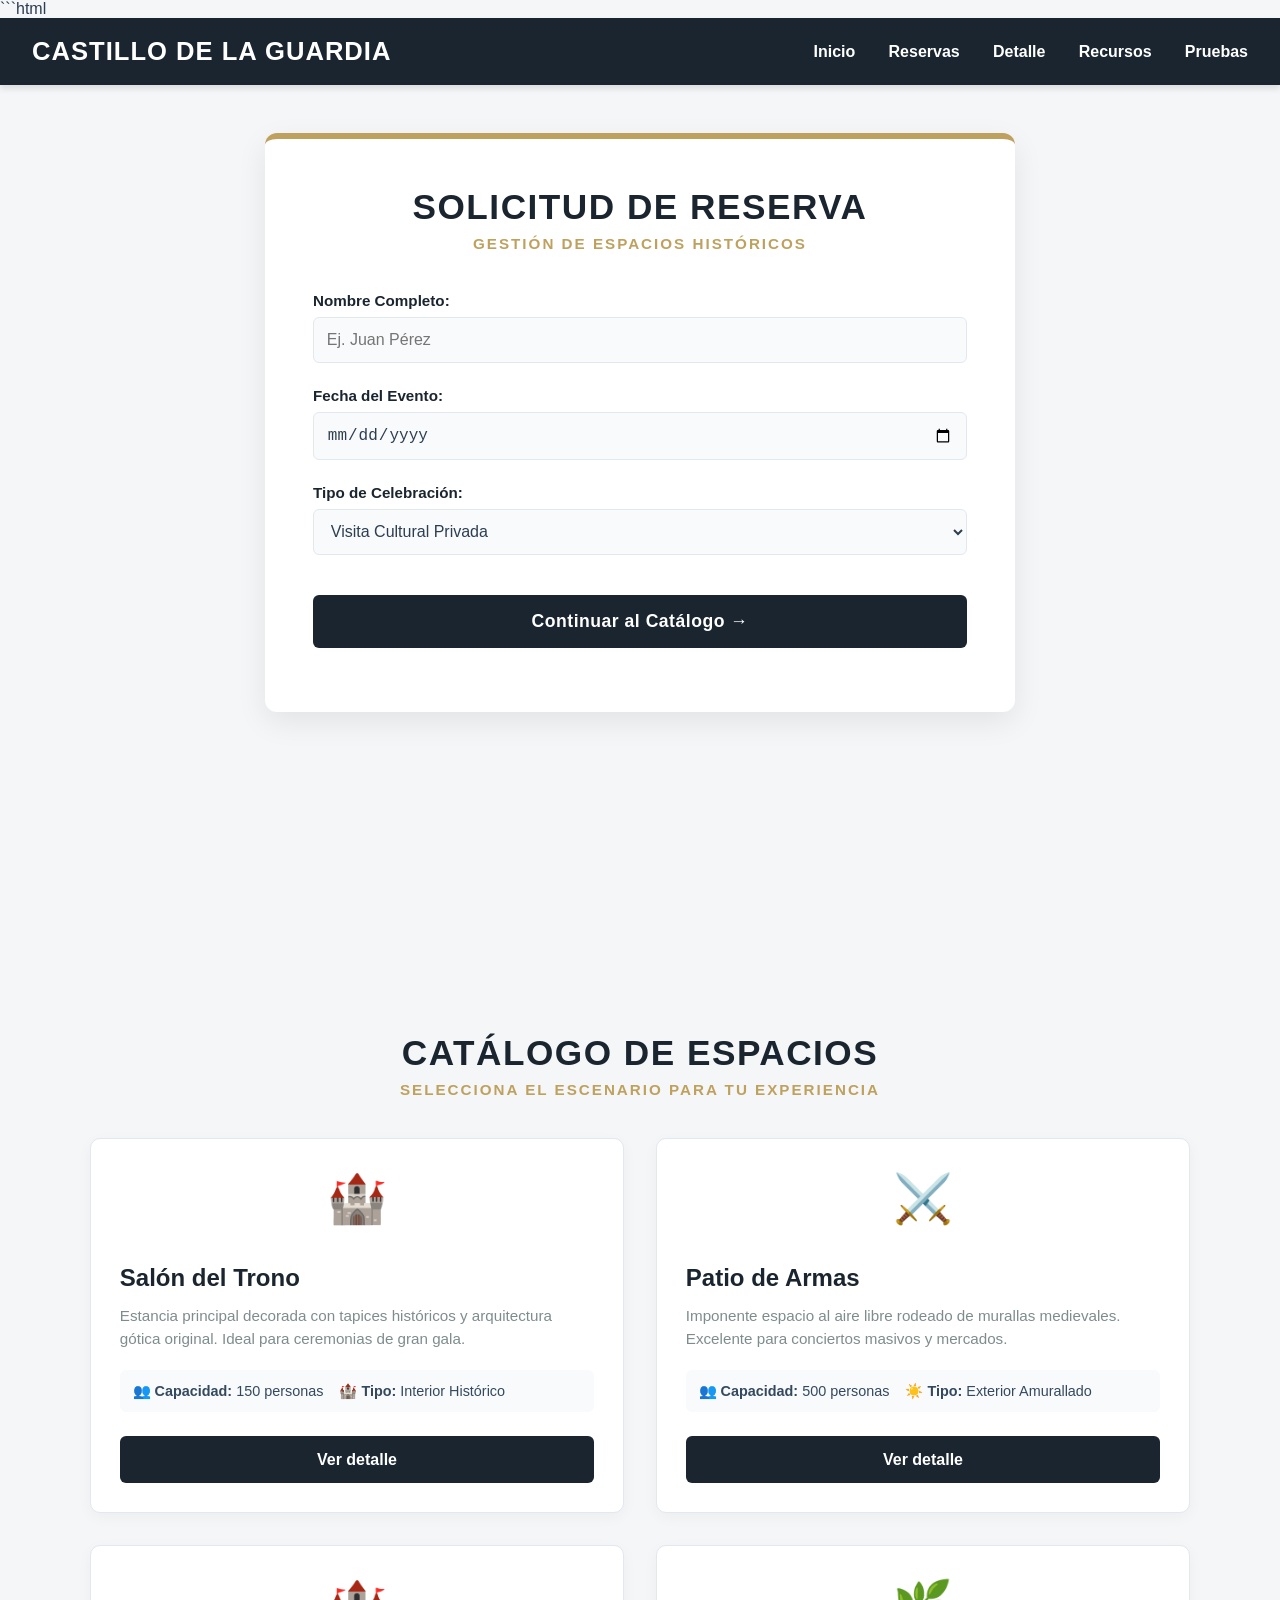
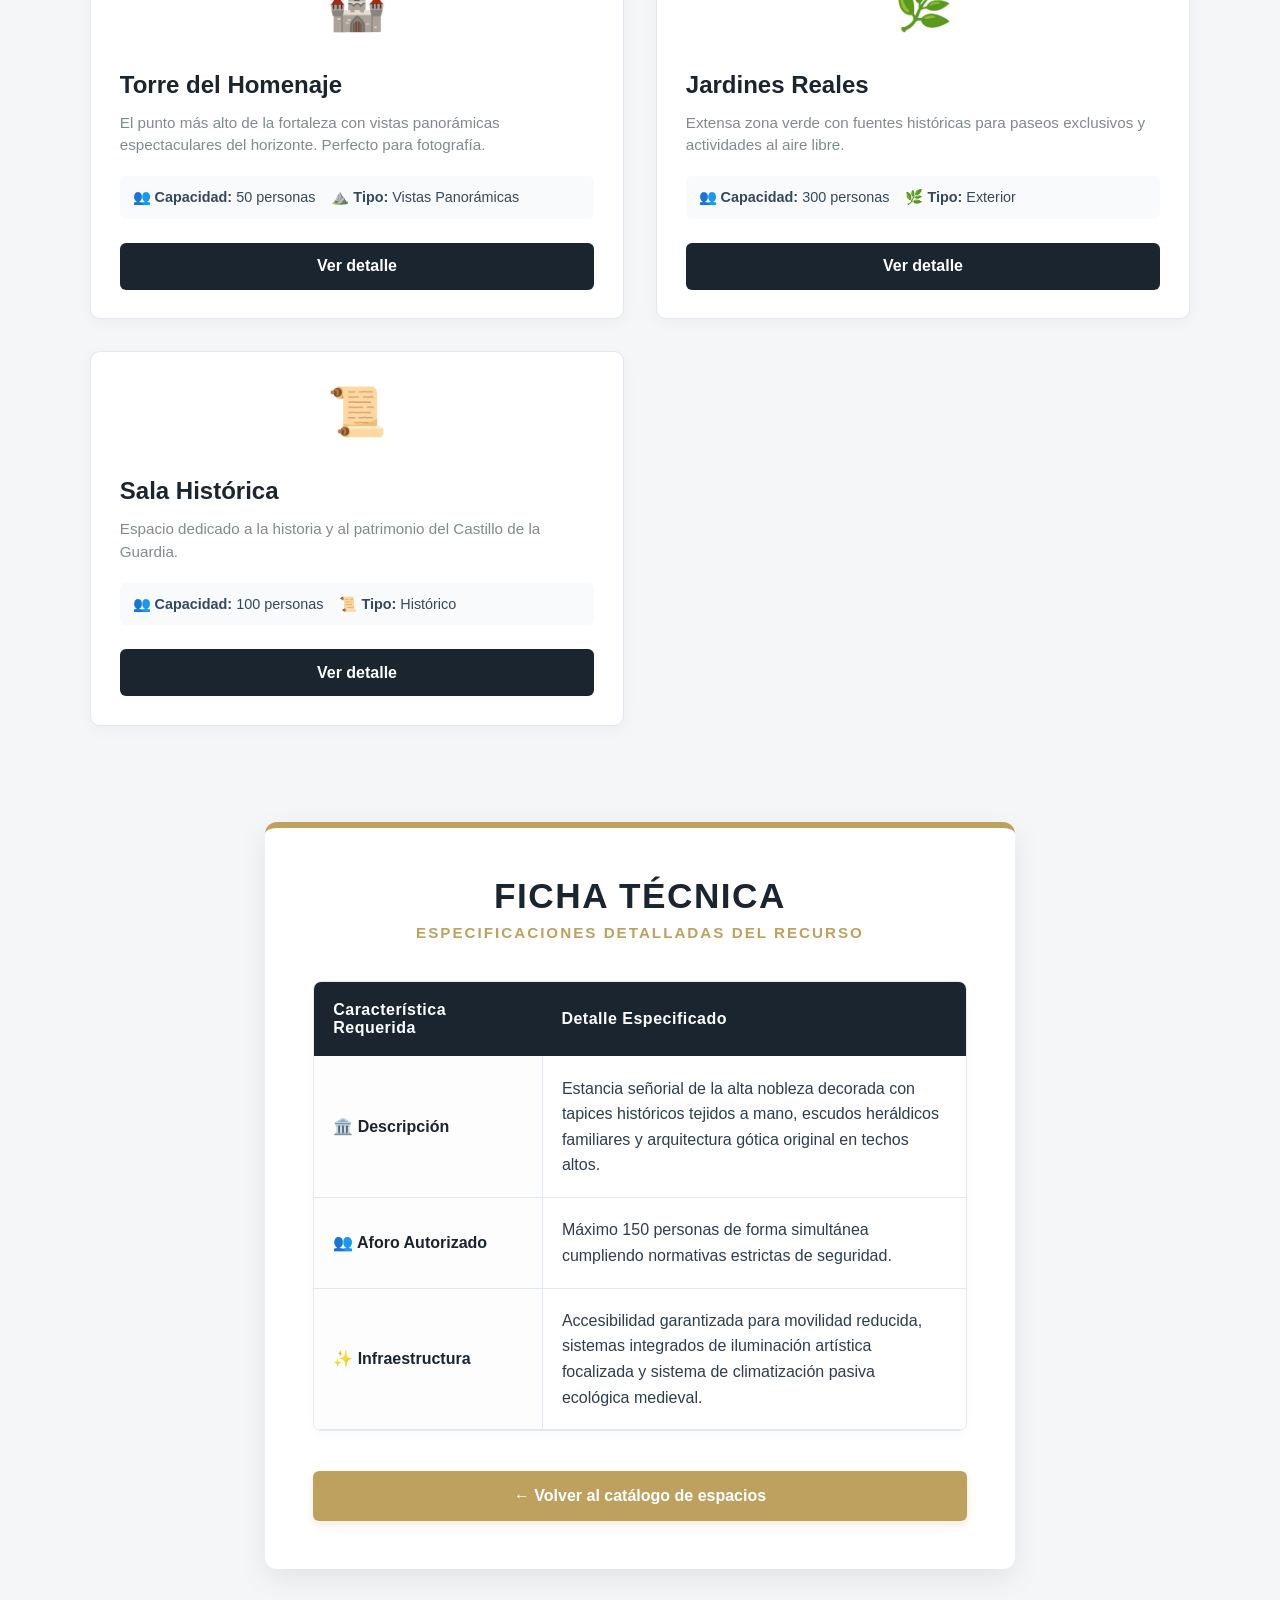
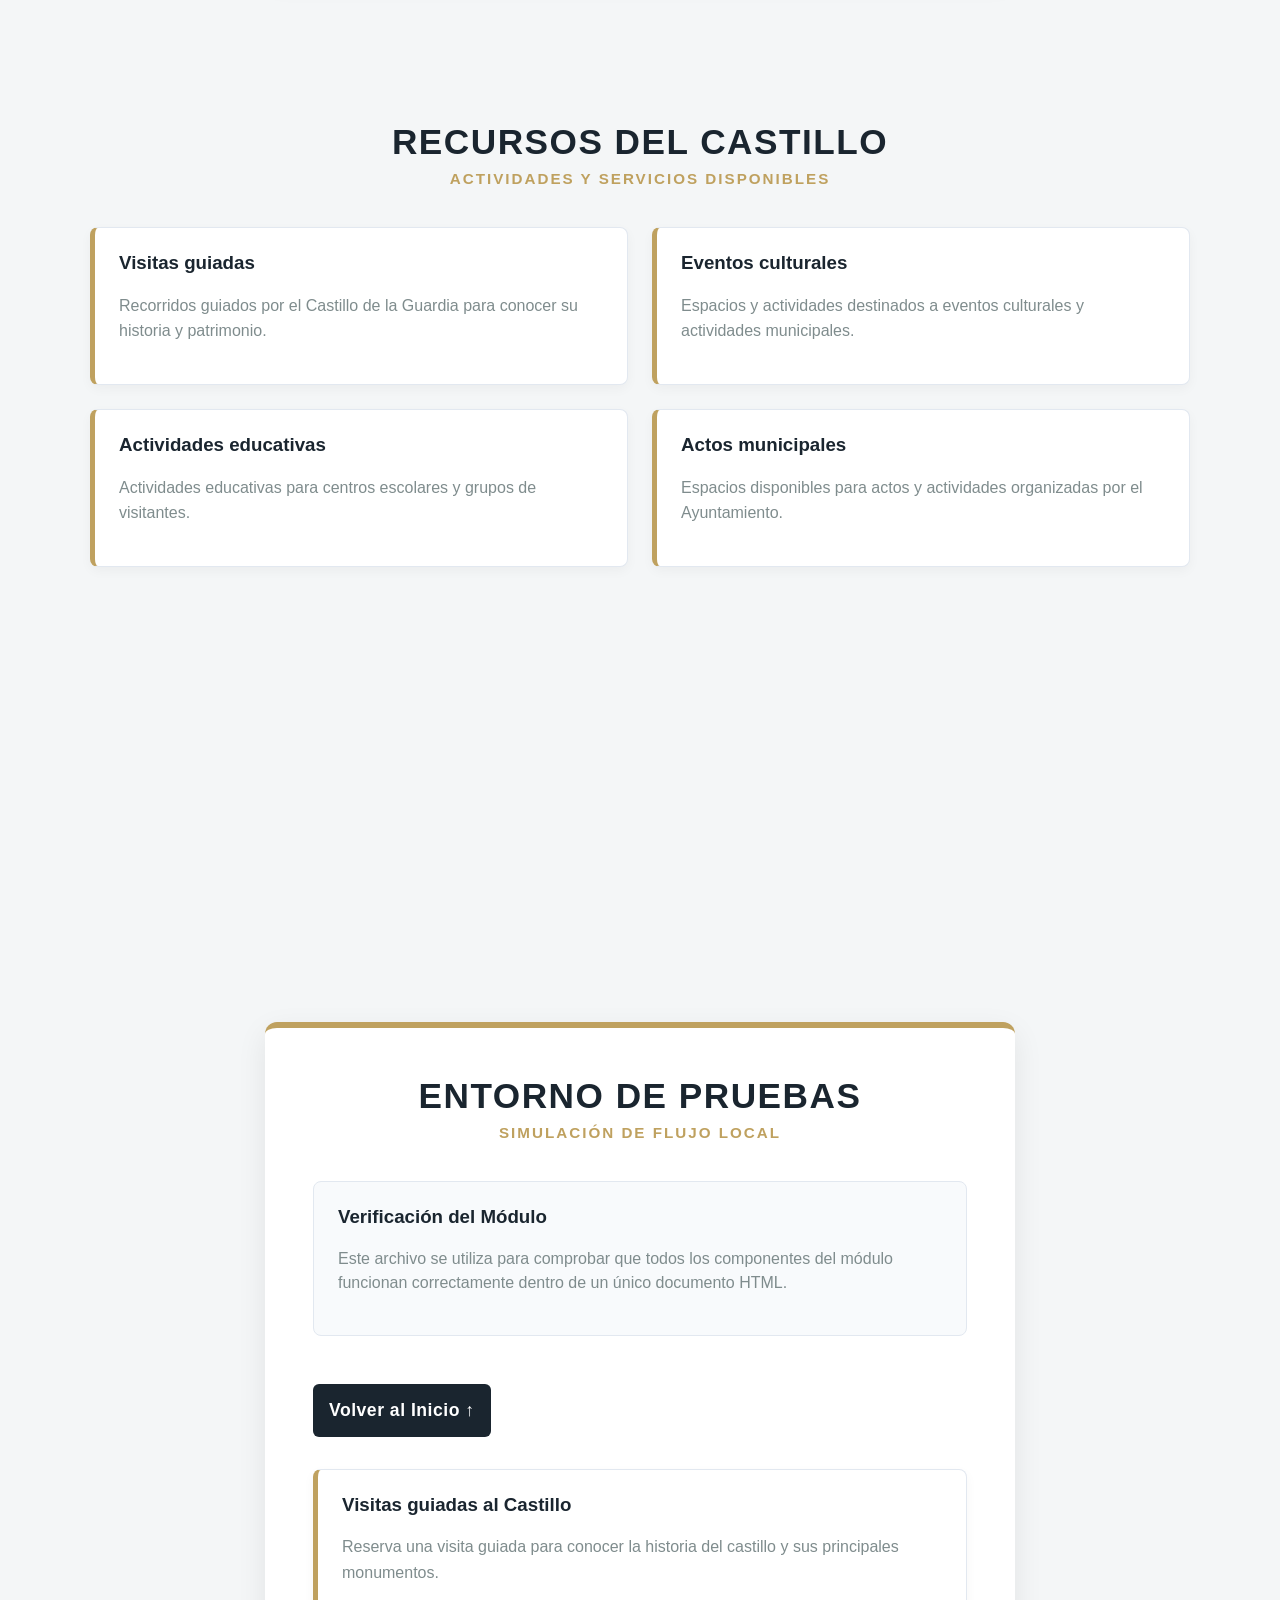
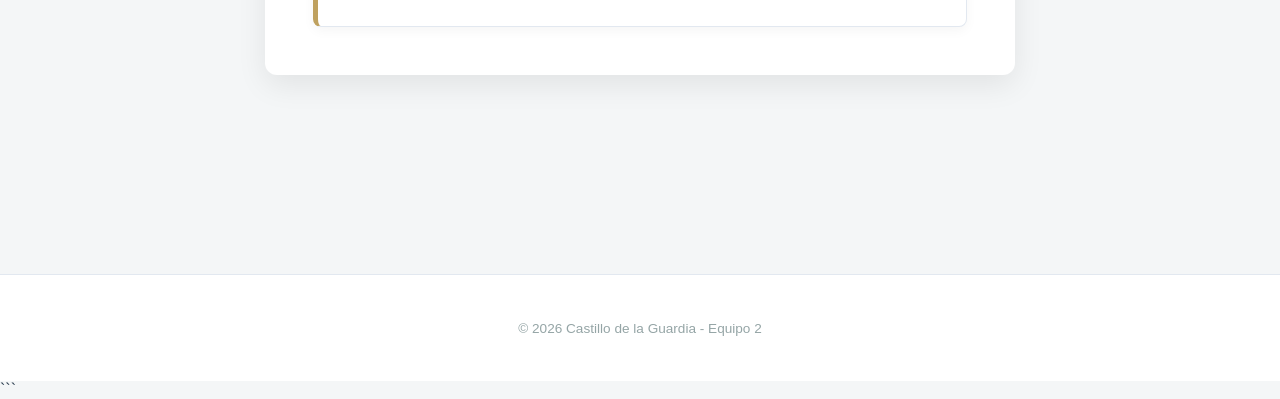
==== js/index.html @ 701960ee "cambios para la web buen" ====
```html
<!DOCTYPE html>
<html lang="es">

<head>
    <meta charset="UTF-8">
    <meta name="viewport" content="width=device-width, initial-scale=1.0">

    <title>Castillo de la Guardia - Gestión de Espacios</title>

    <style>
        * {
            box-sizing: border-box;
        }

        html {
            scroll-behavior: smooth;
        }

        body {
            background-color: #f4f6f7;
            margin: 0;
            font-family: 'Segoe UI', Tahoma, Geneva, Verdana, sans-serif;
            color: #2c3e50;
        }

        header {
            background-color: #1a252f;
            color: white;
            padding: 1.2rem 2rem;
            display: flex;
            justify-content: space-between;
            align-items: center;
            box-shadow: 0 4px 6px rgba(0, 0, 0, 0.1);
            position: sticky;
            top: 0;
            z-index: 1000;
        }

        header h1 {
            margin: 0;
            font-size: 1.6rem;
            font-weight: 700;
            letter-spacing: 1px;
            color: #ffffff;
        }

        nav a {
            color: #ffffff;
            text-decoration: none;
            margin-right: 1.8rem;
            font-weight: 600;
            font-size: 1rem;
            transition: color 0.2s;
        }

        nav a:hover {
            color: #bfa15f;
        }

        nav a:last-child {
            margin-right: 0;
        }

        .seccion {
            min-height: 100vh;
            padding: 3rem 1.5rem;
        }

        .contenedor {
            max-width: 1100px;
            margin: 0 auto;
        }

        .tarjeta-principal {
            max-width: 750px;
            margin: 0 auto;
            background: #ffffff;
            padding: 3rem;
            border-radius: 12px;
            box-shadow: 0 10px 30px rgba(0, 0, 0, 0.08);
            border-top: 6px solid #bfa15f;
        }

        .titulo-seccion {
            text-align: center;
            margin-bottom: 2.5rem;
        }

        .titulo-seccion h2 {
            color: #1a252f;
            margin: 0 0 0.5rem 0;
            font-size: 2.2rem;
            font-weight: 800;
            letter-spacing: 1.5px;
        }

        .subtitulo {
            color: #bfa15f;
            font-weight: 700;
            margin: 0;
            text-transform: uppercase;
            font-size: 0.95rem;
            letter-spacing: 2px;
        }

        /* FORMULARIO */

        form {
            display: flex;
            flex-direction: column;
            gap: 1.5rem;
        }

        .campo {
            display: flex;
            flex-direction: column;
            gap: 0.5rem;
        }

        .campo label {
            font-weight: 700;
            color: #1a252f;
            font-size: 0.95rem;
        }

        .campo input,
        .campo select {
            padding: 0.8rem;
            border: 1px solid #e2e8f0;
            border-radius: 6px;
            font-size: 1rem;
            background-color: #f8fafc;
            color: #2c3e50;
        }

        .boton-principal {
            background-color: #1a252f;
            color: white;
            border: none;
            padding: 1rem;
            border-radius: 6px;
            cursor: pointer;
            font-weight: 700;
            font-size: 1.1rem;
            margin-top: 1rem;
            transition: background-color 0.2s;
            letter-spacing: 0.5px;
        }

        .boton-principal:hover {
            background-color: #bfa15f;
        }

        /* CATÁLOGO */

        .listado-grid {
            list-style: none;
            padding: 0;
            margin: 0;
            display: grid;
            grid-template-columns: repeat(2, 1fr);
            gap: 2rem;
        }

        .tarjeta {
            background: #ffffff;
            border-radius: 10px;
            border: 1px solid #e2e8f0;
            overflow: hidden;
            box-shadow: 0 4px 15px rgba(0, 0, 0, 0.04);
            transition: transform 0.2s, box-shadow 0.2s;
            height: 100%;
        }

        .tarjeta:hover {
            transform: translateY(-5px);
            box-shadow: 0 10px 25px rgba(0, 0, 0, 0.1);
        }

        .tarjeta-icono {
            font-size: 3rem;
            text-align: center;
            padding: 2rem 1rem 0.5rem;
        }

        .tarjeta-contenido {
            padding: 1.8rem;
        }

        .tarjeta h3 {
            color: #1a252f;
            margin: 0 0 0.8rem 0;
            font-size: 1.5rem;
            font-weight: 700;
        }

        .tarjeta p {
            color: #7f8c8d;
            font-size: 0.95rem;
            margin: 0 0 1.2rem 0;
            line-height: 1.5;
        }

        .informacion {
            display: flex;
            gap: 1rem;
            flex-wrap: wrap;
            margin-bottom: 1.5rem;
            font-size: 0.9rem;
            color: #34495e;
            background: #f8fafc;
            padding: 0.8rem;
            border-radius: 6px;
        }

        .boton {
            display: block;
            width: 100%;
            background-color: #1a252f;
            color: white;
            border: none;
            padding: 0.9rem;
            border-radius: 6px;
            cursor: pointer;
            font-weight: 700;
            font-size: 1rem;
            text-align: center;
            text-decoration: none;
            transition: background-color 0.2s;
        }

        .boton:hover {
            background-color: #bfa15f;
        }

        /* DETALLE */

        .tabla-contenedor {
            overflow: hidden;
            border-radius: 8px;
            border: 1px solid #e2e8f0;
            box-shadow: 0 4px 12px rgba(0, 0, 0, 0.02);
            margin-bottom: 2.5rem;
        }

        table {
            width: 100%;
            border-collapse: collapse;
            background: #ffffff;
            font-size: 1rem;
        }

        thead {
            background-color: #1a252f;
            color: white;
        }

        th {
            padding: 1.2rem;
            text-align: left;
            font-weight: 600;
            letter-spacing: 0.5px;
        }

        td {
            padding: 1.2rem;
            line-height: 1.6;
            border-bottom: 1px solid #e2e8f0;
        }

        td:first-child {
            font-weight: 700;
            color: #1a252f;
            background: #fdfdfd;
            border-right: 1px solid #e2e8f0;
            width: 35%;
        }

        .volver {
            display: block;
            text-align: center;
            background-color: #bfa15f;
            color: white;
            text-decoration: none;
            padding: 1rem;
            border-radius: 6px;
            font-weight: 700;
            font-size: 1rem;
            transition: background-color 0.2s;
            box-shadow: 0 4px 10px rgba(191, 161, 95, 0.2);
        }

        .volver:hover {
            background-color: #1a252f;
        }

        /* RECURSOS */

        .recursos {
            display: grid;
            grid-template-columns: repeat(2, 1fr);
            gap: 1.5rem;
        }

        .recurso {
            background: white;
            border: 1px solid #e2e8f0;
            border-left: 5px solid #bfa15f;
            padding: 1.5rem;
            border-radius: 8px;
            box-shadow: 0 4px 12px rgba(0, 0, 0, 0.04);
        }

        .recurso h3 {
            color: #1a252f;
            margin-top: 0;
        }

        .recurso p {
            color: #7f8c8d;
            line-height: 1.6;
        }

        /* PRUEBAS */

        .pruebas {
            background-color: #f8fafc;
            border: 1px solid #e2e8f0;
            padding: 1.5rem;
            border-radius: 8px;
            margin-bottom: 2rem;
        }

        .pruebas h3 {
            color: #1a252f;
            margin-top: 0;
        }

        .pruebas p {
            color: #7f8c8d;
            line-height: 1.5;
        }

        .mensaje {
            display: none;
            margin-top: 1.5rem;
            background: #e8f5e9;
            padding: 1rem;
            border-radius: 6px;
            border-left: 5px solid #2e7d32;
            text-align: center;
            color: #2e7d32;
            font-weight: bold;
        }

        footer {
            text-align: center;
            padding: 2rem;
            color: #95a5a6;
            font-size: 0.85rem;
            background-color: #ffffff;
            border-top: 1px solid #e2e8f0;
        }

        /* RESPONSIVE */

        @media (max-width: 768px) {

            header {
                flex-direction: column;
                gap: 1rem;
                text-align: center;
            }

            nav a {
                margin-right: 0.8rem;
                font-size: 0.9rem;
            }

            .seccion {
                padding: 2rem 1rem;
            }

            .tarjeta-principal {
                padding: 2rem 1.2rem;
            }

            .listado-grid,
            .recursos {
                grid-template-columns: 1fr;
            }

            .titulo-seccion h2 {
                font-size: 1.8rem;
            }

            .informacion {
                flex-direction: column;
                gap: 0.5rem;
            }

            .tabla-contenedor {
                overflow-x: auto;
            }

            table {
                min-width: 650px;
            }
        }
    </style>
</head>

<body>

    <!-- ========================================================= -->
    <!-- CABECERA Y NAVEGACIÓN                                    -->
    <!-- ========================================================= -->

    <header>
        <h1>CASTILLO DE LA GUARDIA</h1>

        <nav>
            <a href="#inicio">Inicio</a>
            <a href="#reservas">Reservas</a>
            <a href="#detalle">Detalle</a>
            <a href="#recursos">Recursos</a>
            <a href="#pruebas">Pruebas</a>
        </nav>
    </header>


    <!-- ========================================================= -->
    <!-- INICIO / FORMULARIO DE RESERVA                           -->
    <!-- ========================================================= -->

    <section id="inicio" class="seccion">

        <main class="tarjeta-principal">

            <div class="titulo-seccion">
                <h2>SOLICITUD DE RESERVA</h2>
                <p class="subtitulo">
                    Gestión de Espacios Históricos
                </p>
            </div>

            <form id="formularioReserva">

                <div class="campo">
                    <label for="nombre">Nombre Completo:</label>
                    <input
                        type="text"
                        id="nombre"
                        placeholder="Ej. Juan Pérez"
                        required>
                </div>

                <div class="campo">
                    <label for="fecha">Fecha del Evento:</label>
                    <input
                        type="date"
                        id="fecha"
                        required>
                </div>

                <div class="campo">
                    <label for="tipo">Tipo de Celebración:</label>

                    <select id="tipo">
                        <option>Visita Cultural Privada</option>
                        <option>Banquete o Gala</option>
                        <option>Sesión Fotográfica Profesional</option>
                        <option>Concierto o Evento Corporativo</option>
                    </select>
                </div>

                <button
                    type="submit"
                    class="boton-principal">
                    Continuar al Catálogo →
                </button>

            </form>

            <div id="mensajeReserva" class="mensaje">
                ¡Datos de reserva preparados correctamente!
            </div>

        </main>

    </section>


    <!-- ========================================================= -->
    <!-- CATÁLOGO / RESERVAS                                      -->
    <!-- ========================================================= -->

    <section id="reservas" class="seccion">

        <main class="contenedor">

            <div class="titulo-seccion">
                <h2>CATÁLOGO DE ESPACIOS</h2>
                <p class="subtitulo">
                    Selecciona el escenario para tu experiencia
                </p>
            </div>

            <ul class="listado-grid">

                <!-- SALÓN DEL TRONO -->

                <li>
                    <article class="tarjeta">

                        <div class="tarjeta-icono">
                            🏰
                        </div>

                        <div class="tarjeta-contenido">

                            <h3>Salón del Trono</h3>

                            <p>
                                Estancia principal decorada con tapices
                                históricos y arquitectura gótica original.
                                Ideal para ceremonias de gran gala.
                            </p>

                            <div class="informacion">
                                <span>
                                    <strong>👥 Capacidad:</strong>
                                    150 personas
                                </span>

                                <span>
                                    <strong>🏰 Tipo:</strong>
                                    Interior Histórico
                                </span>
                            </div>

                            <a
                                href="#detalle"
                                class="boton"
                                onclick="mostrarDetalle('Salón del Trono')">
                                Ver detalle
                            </a>

                        </div>

                    </article>
                </li>


                <!-- PATIO DE ARMAS -->

                <li>
                    <article class="tarjeta">

                        <div class="tarjeta-icono">
                            ⚔️
                        </div>

                        <div class="tarjeta-contenido">

                            <h3>Patio de Armas</h3>

                            <p>
                                Imponente espacio al aire libre rodeado
                                de murallas medievales. Excelente para
                                conciertos masivos y mercados.
                            </p>

                            <div class="informacion">
                                <span>
                                    <strong>👥 Capacidad:</strong>
                                    500 personas
                                </span>

                                <span>
                                    <strong>☀️ Tipo:</strong>
                                    Exterior Amurallado
                                </span>
                            </div>

                            <a
                                href="#detalle"
                                class="boton"
                                onclick="mostrarDetalle('Patio de Armas')">
                                Ver detalle
                            </a>

                        </div>

                    </article>
                </li>


                <!-- TORRE DEL HOMENAJE -->

                <li>
                    <article class="tarjeta">

                        <div class="tarjeta-icono">
                            🏰
                        </div>

                        <div class="tarjeta-contenido">

                            <h3>Torre del Homenaje</h3>

                            <p>
                                El punto más alto de la fortaleza con
                                vistas panorámicas espectaculares del
                                horizonte. Perfecto para fotografía.
                            </p>

                            <div class="informacion">
                                <span>
                                    <strong>👥 Capacidad:</strong>
                                    50 personas
                                </span>

                                <span>
                                    <strong>⛰️ Tipo:</strong>
                                    Vistas Panorámicas
                                </span>
                            </div>

                            <a
                                href="#detalle"
                                class="boton"
                                onclick="mostrarDetalle('Torre del Homenaje')">
                                Ver detalle
                            </a>

                        </div>

                    </article>
                </li>


                <!-- JARDINES REALES -->

                <li>
                    <article class="tarjeta">

                        <div class="tarjeta-icono">
                            🌿
                        </div>

                        <div class="tarjeta-contenido">

                            <h3>Jardines Reales</h3>

                            <p>
                                Extensa zona verde con fuentes históricas
                                para paseos exclusivos y actividades
                                al aire libre.
                            </p>

                            <div class="informacion">
                                <span>
                                    <strong>👥 Capacidad:</strong>
                                    300 personas
                                </span>

                                <span>
                                    <strong>🌿 Tipo:</strong>
                                    Exterior
                                </span>
                            </div>

                            <a
                                href="#detalle"
                                class="boton"
                                onclick="mostrarDetalle('Jardines Reales')">
                                Ver detalle
                            </a>

                        </div>

                    </article>
                </li>


                <!-- SALA HISTÓRICA -->

                <li>
                    <article class="tarjeta">

                        <div class="tarjeta-icono">
                            📜
                        </div>

                        <div class="tarjeta-contenido">

                            <h3>Sala Histórica</h3>

                            <p>
                                Espacio dedicado a la historia y al
                                patrimonio del Castillo de la Guardia.
                            </p>

                            <div class="informacion">
                                <span>
                                    <strong>👥 Capacidad:</strong>
                                    100 personas
                                </span>

                                <span>
                                    <strong>📜 Tipo:</strong>
                                    Histórico
                                </span>
                            </div>

                            <a
                                href="#detalle"
                                class="boton"
                                onclick="mostrarDetalle('Sala Histórica')">
                                Ver detalle
                            </a>

                        </div>

                    </article>
                </li>

            </ul>

        </main>

    </section>


    <!-- ========================================================= -->
    <!-- DETALLE TÉCNICO                                          -->
    <!-- ========================================================= -->

    <section id="detalle" class="seccion">

        <main class="tarjeta-principal">

            <div class="titulo-seccion">
                <h2>FICHA TÉCNICA</h2>

                <p class="subtitulo">
                    Especificaciones detalladas del recurso
                </p>
            </div>


            <div class="tabla-contenedor">

                <table>

                    <thead>

                        <tr>
                            <th>Característica Requerida</th>
                            <th>Detalle Especificado</th>
                        </tr>

                    </thead>

                    <tbody>

                        <tr>
                            <td>🏛️ Descripción</td>

                            <td id="detalleDescripcion">
                                Estancia señorial de la alta nobleza
                                decorada con tapices históricos tejidos
                                a mano, escudos heráldicos familiares
                                y arquitectura gótica original en techos altos.
                            </td>
                        </tr>

                        <tr>
                            <td>👥 Aforo Autorizado</td>

                            <td id="detalleAforo">
                                Máximo 150 personas de forma simultánea
                                cumpliendo normativas estrictas de seguridad.
                            </td>
                        </tr>

                        <tr>
                            <td>✨ Infraestructura</td>

                            <td>
                                Accesibilidad garantizada para movilidad
                                reducida, sistemas integrados de iluminación
                                artística focalizada y sistema de climatización
                                pasiva ecológica medieval.
                            </td>
                        </tr>

                    </tbody>

                </table>

            </div>


            <a href="#reservas" class="volver">
                ← Volver al catálogo de espacios
            </a>

        </main>

    </section>


    <!-- ========================================================= -->
    <!-- RECURSOS                                                  -->
    <!-- ========================================================= -->

    <section id="recursos" class="seccion">

        <main class="contenedor">

            <div class="titulo-seccion">

                <h2>RECURSOS DEL CASTILLO</h2>

                <p class="subtitulo">
                    Actividades y servicios disponibles
                </p>

            </div>


            <div class="recursos">

                <article class="recurso">

                    <h3>Visitas guiadas</h3>

                    <p>
                        Recorridos guiados por el Castillo de la Guardia
                        para conocer su historia y patrimonio.
                    </p>

                </article>


                <article class="recurso">

                    <h3>Eventos culturales</h3>

                    <p>
                        Espacios y actividades destinados a eventos
                        culturales y actividades municipales.
                    </p>

                </article>


                <article class="recurso">

                    <h3>Actividades educativas</h3>

                    <p>
                        Actividades educativas para centros escolares
                        y grupos de visitantes.
                    </p>

                </article>


                <article class="recurso">

                    <h3>Actos municipales</h3>

                    <p>
                        Espacios disponibles para actos y actividades
                        organizadas por el Ayuntamiento.
                    </p>

                </article>

            </div>

        </main>

    </section>


    <!-- ========================================================= -->
    <!-- ENTORNO DE PRUEBAS                                       -->
    <!-- ========================================================= -->

    <section id="pruebas" class="seccion">

        <main class="tarjeta-principal">

            <div class="titulo-seccion">

                <h2>ENTORNO DE PRUEBAS</h2>

                <p class="subtitulo">
                    Simulación de Flujo Local
                </p>

            </div>


            <div class="pruebas">

                <h3>Verificación del Módulo</h3>

                <p>
                    Este archivo se utiliza para comprobar que todos
                    los componentes del módulo funcionan correctamente
                    dentro de un único documento HTML.
                </p>

            </div>


            <button
                type="button"
                class="boton-principal"
                onclick="window.scrollTo({top: 0, behavior: 'smooth'})">

                Volver al Inicio ↑

            </button>


            <article
                class="recurso"
                style="margin-top: 2rem;">

                <h3>
                    Visitas guiadas al Castillo
                </h3>

                <p>
                    Reserva una visita guiada para conocer la historia
                    del castillo y sus principales monumentos.
                </p>

            </article>

        </main>

    </section>


    <!-- ========================================================= -->
    <!-- PIE DE PÁGINA                                             -->
    <!-- ========================================================= -->

    <footer>

        <p>
            &copy; 2026 Castillo de la Guardia - Equipo 2
        </p>

    </footer>


    <!-- ========================================================= -->
    <!-- JAVASCRIPT INTEGRADO                                     -->
    <!-- ========================================================= -->

    <script>

        /*
         * FORMULARIO DE RESERVA
         */

        const formulario = document.getElementById("formularioReserva");

        formulario.addEventListener("submit", function(event) {

            event.preventDefault();

            const nombre =
                document.getElementById("nombre").value;

            const fecha =
                document.getElementById("fecha").value;

            if (nombre === "" || fecha === "") {

                alert("Por favor, completa todos los campos.");

                return;
            }

            document.getElementById("mensajeReserva").style.display = "block";

            setTimeout(function() {

                document.getElementById("reservas")
                    .scrollIntoView({
                        behavior: "smooth"
                    });

            }, 500);

        });


        /*
         * CAMBIO DINÁMICO DEL DETALLE
         */

        function mostrarDetalle(espacio) {

            const descripcion =
                document.getElementById("detalleDescripcion");

            const aforo =
                document.getElementById("detalleAforo");


            if (espacio === "Salón del Trono") {

                descripcion.textContent =
                    "Estancia señorial de la alta nobleza decorada con tapices históricos tejidos a mano, escudos heráldicos familiares y arquitectura gótica original en techos altos.";

                aforo.textContent =
                    "Máximo 150 personas de forma simultánea cumpliendo normativas estrictas de seguridad.";

            }

            else if (espacio === "Patio de Armas") {

                descripcion.textContent =
                    "Imponente espacio exterior rodeado por murallas medievales, ideal para conciertos, mercados y grandes eventos.";

                aforo.textContent =
                    "Máximo 500 personas de forma simultánea, sujeto a las condiciones de seguridad del evento.";

            }

            else if (espacio === "Torre del Homenaje") {

                descripcion.textContent =
                    "Torre histórica situada en el punto más alto de la fortaleza, con vistas panorámicas y espacios especialmente indicados para fotografía.";

                aforo.textContent =
                    "Máximo 50 personas de forma simultánea debido a las características y altura del espacio.";

            }

            else if (espacio === "Jardines Reales") {

                descripcion.textContent =
                    "Extensa zona ajardinada con fuentes históricas, diseñada para paseos exclusivos, recepciones y actividades al aire libre.";

                aforo.textContent =
                    "Máximo 300 personas de forma simultánea, dependiendo de la distribución del evento.";

            }

            else if (espacio === "Sala Histórica") {

                descripcion.textContent =
                    "Sala dedicada a la conservación y exposición de elementos relacionados con la historia y patrimonio del Castillo de la Guardia.";

                aforo.textContent =
                    "Máximo 100 personas de forma simultánea respetando las normas de seguridad y conservación.";

            }

        }

    </script>

</body>

</html>
```
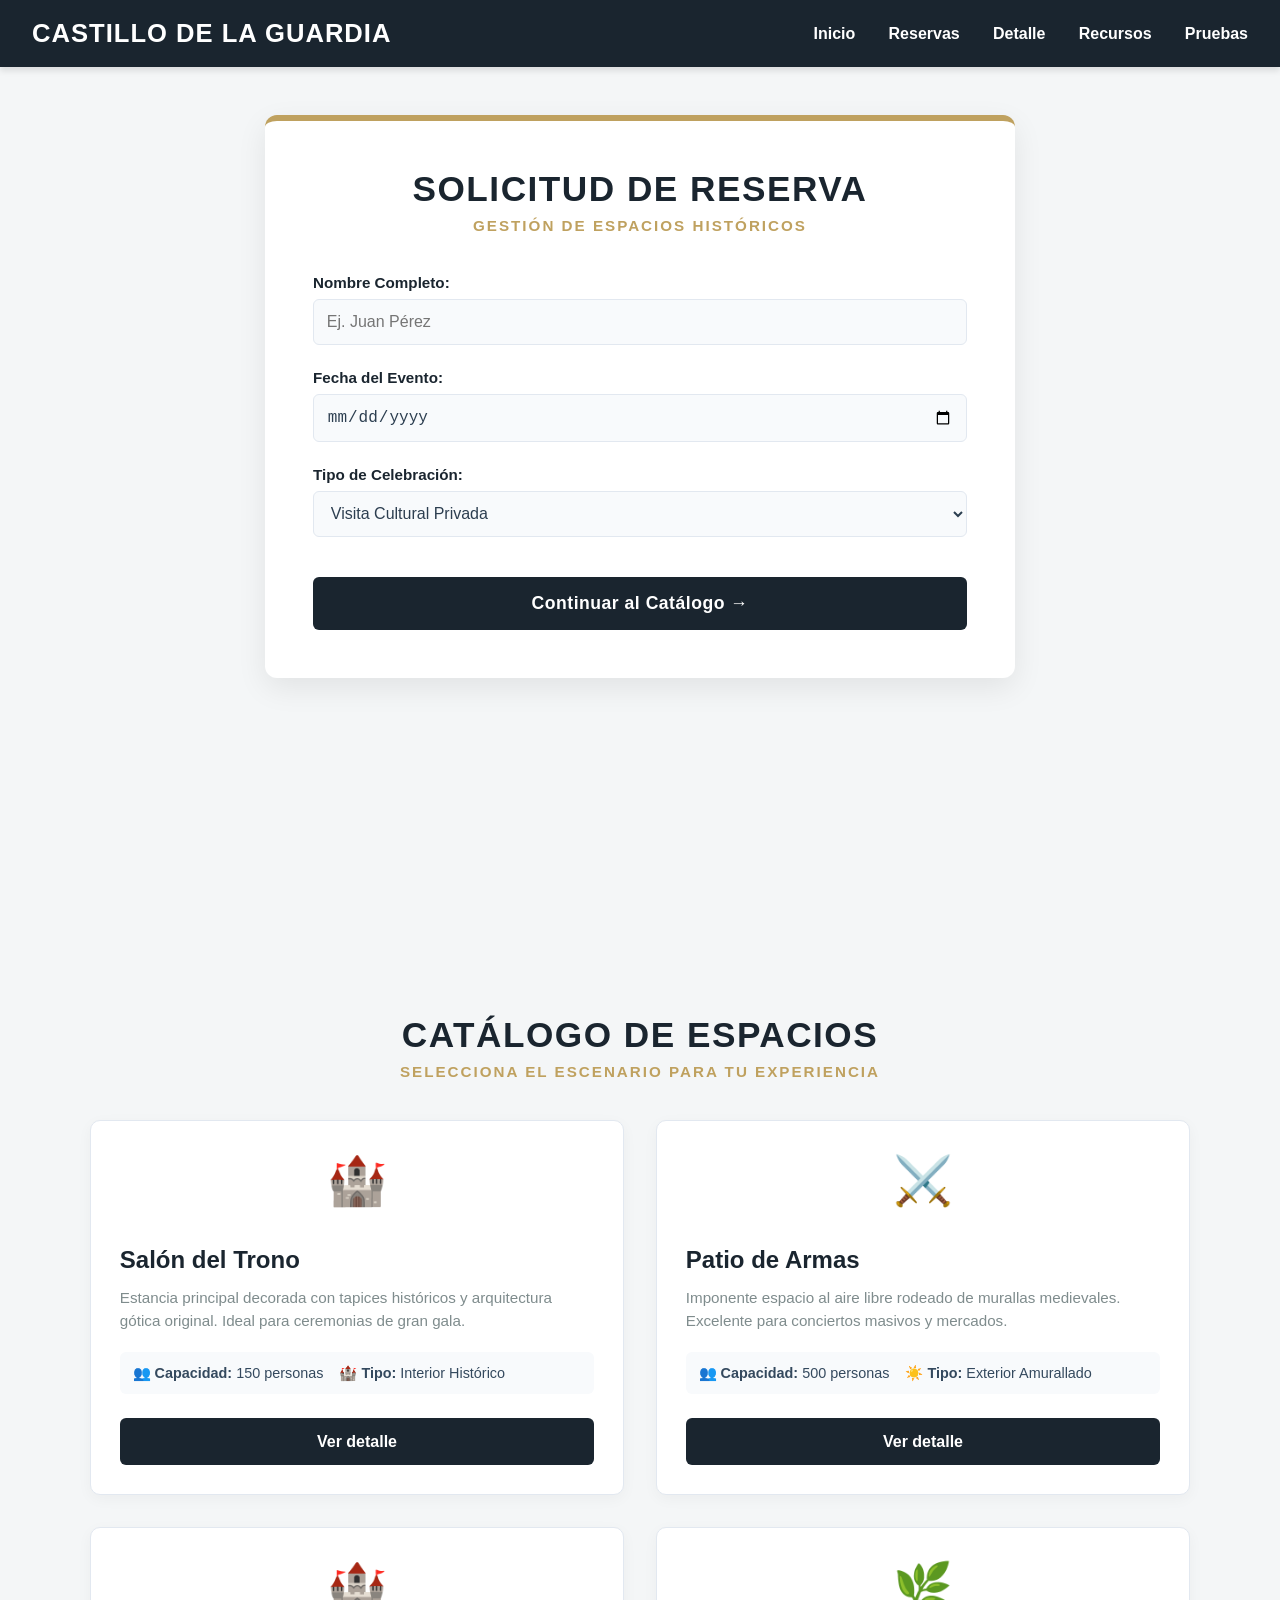
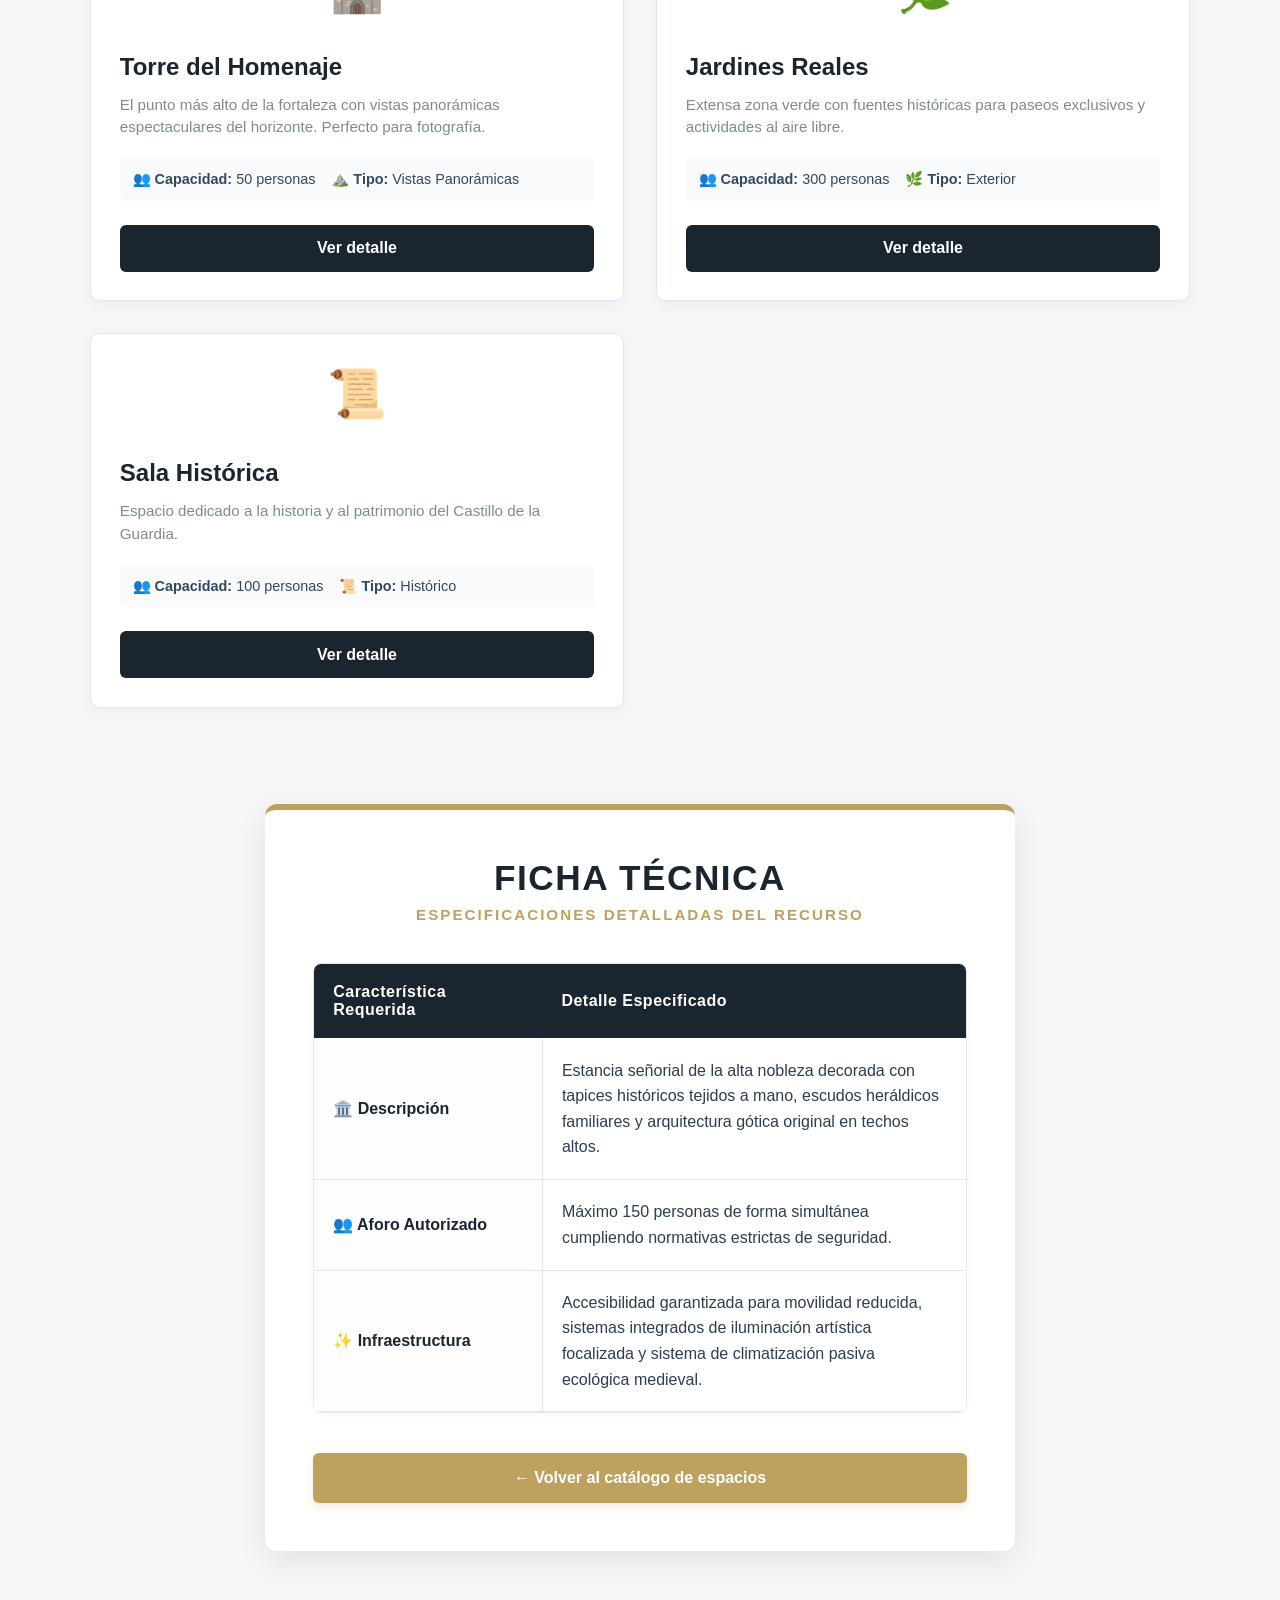
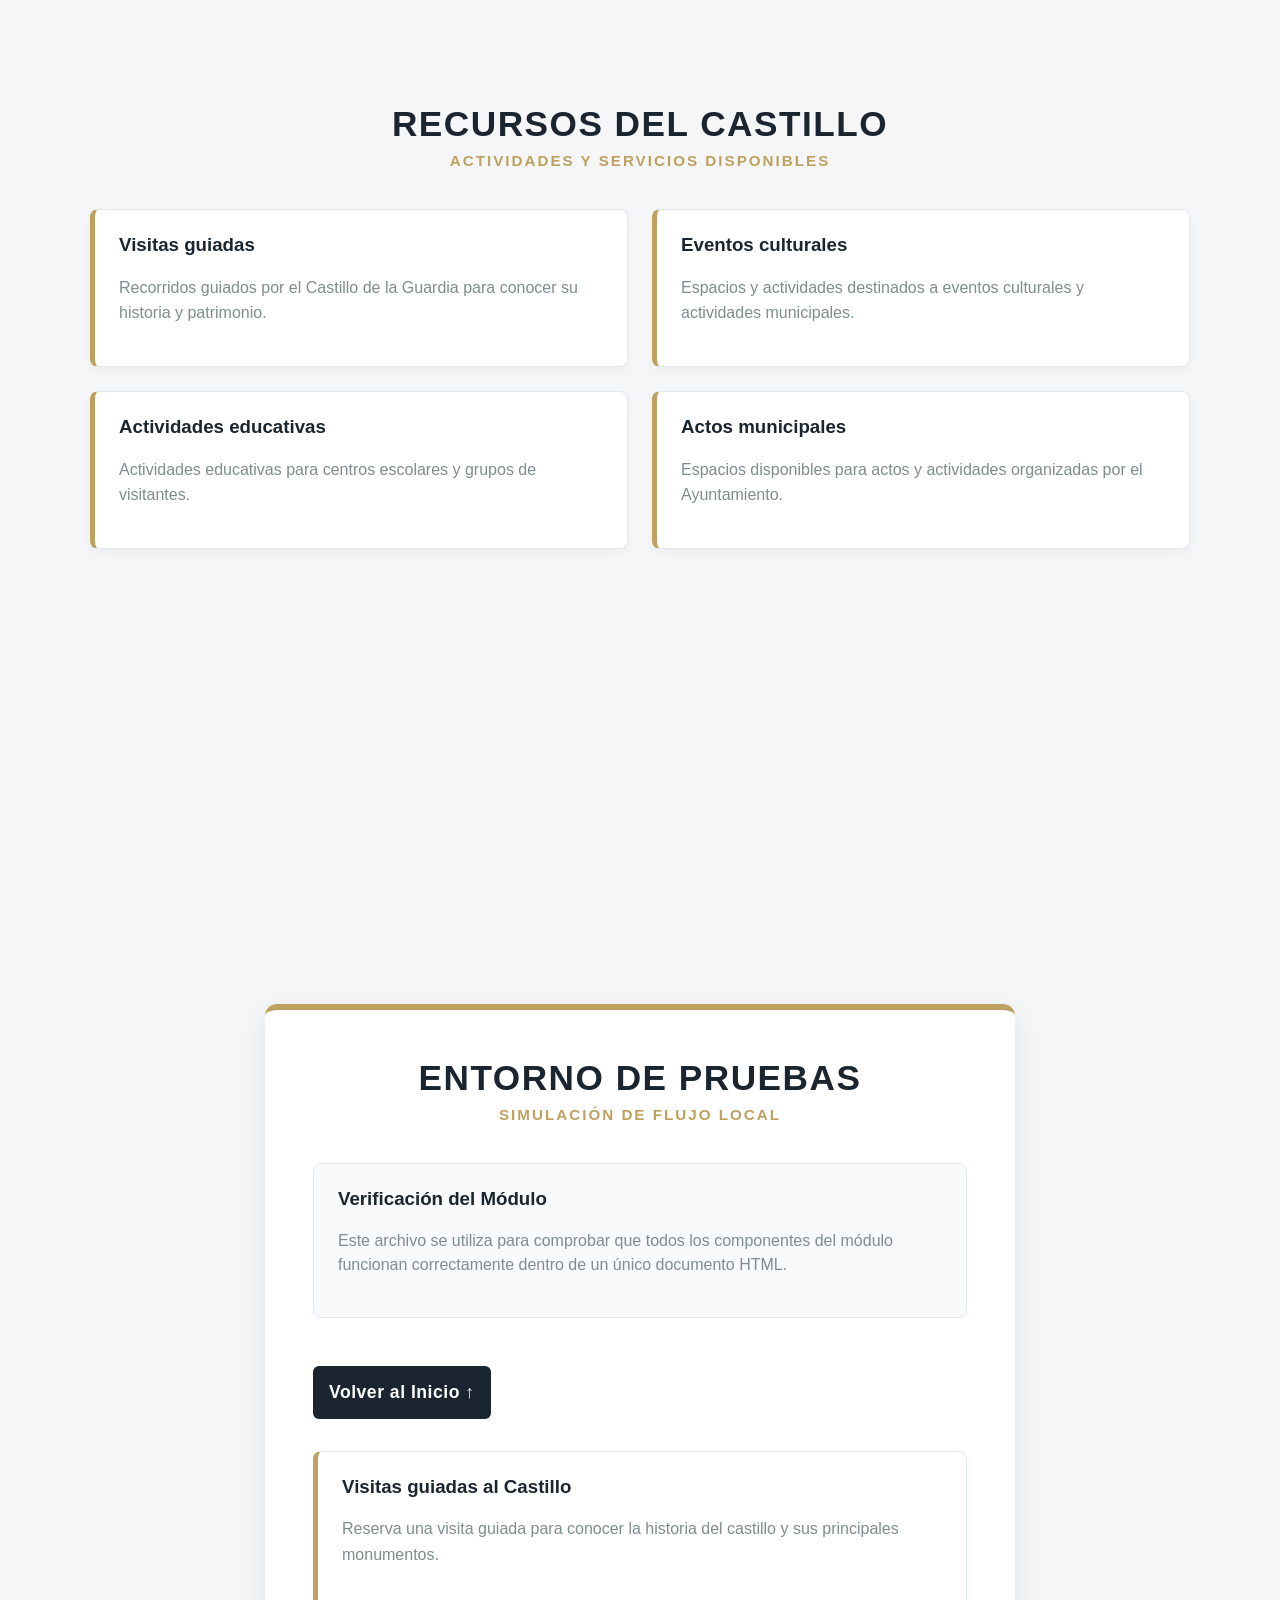
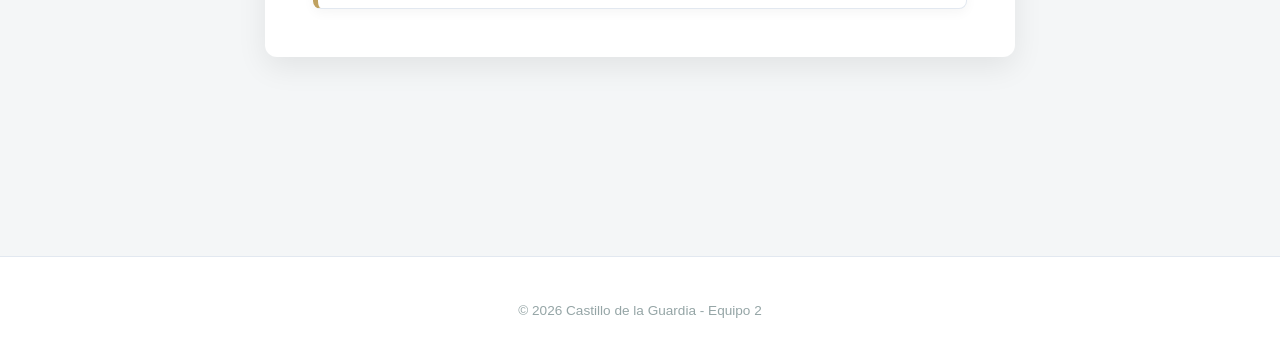
==== commit 76c693c8: "eliminar cosas" ====
--- a/js/index.html
+++ b/js/index.html
@@ -1,7 +1,5 @@
-```html
 <!DOCTYPE html>
 <html lang="es">
-
 <head>
     <meta charset="UTF-8">
     <meta name="viewport" content="width=device-width, initial-scale=1.0">
@@ -1076,4 +1074,3 @@
 </body>
 
 </html>
-```
